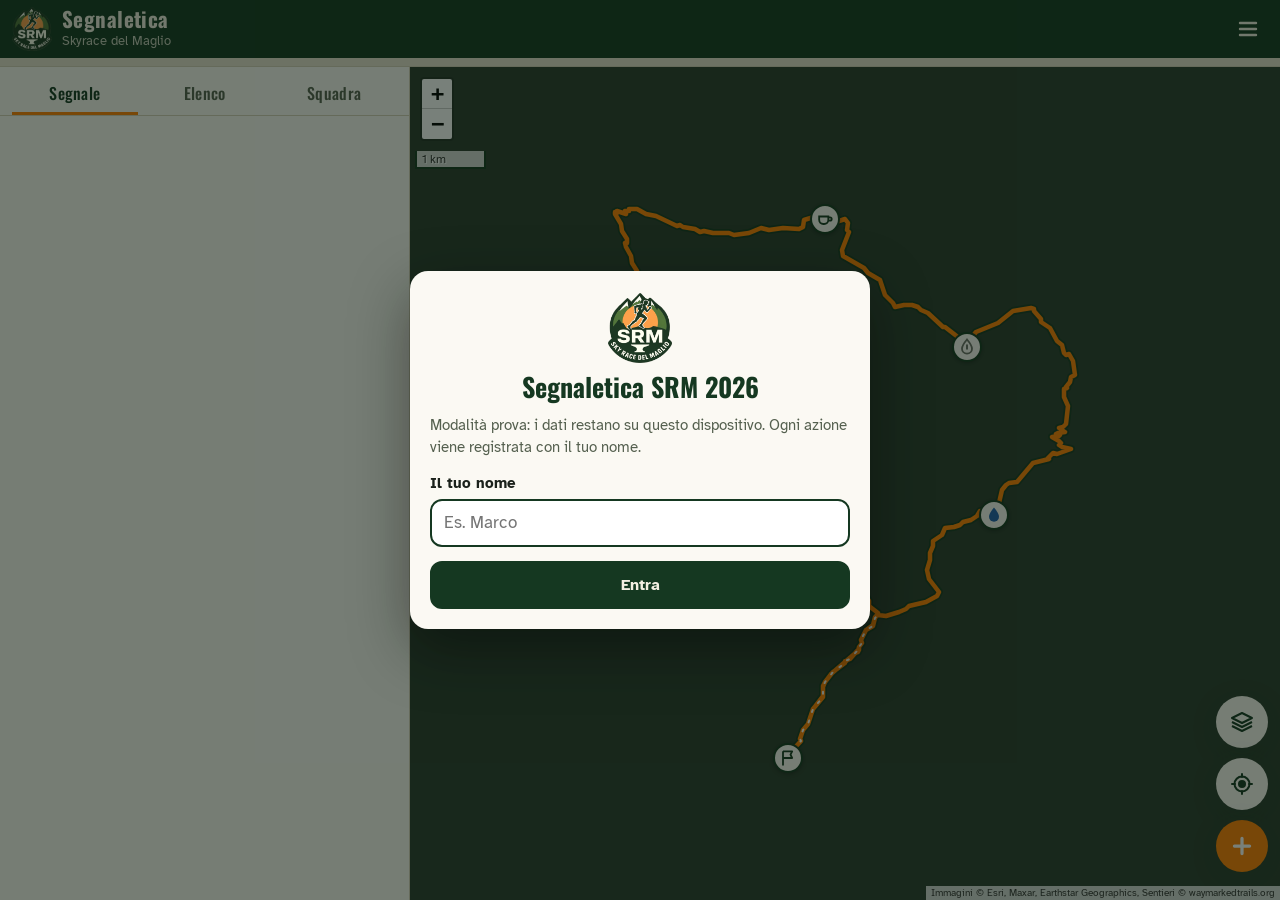
==== index.html @ eacbdc2a "Strumento di campo per la segnaletica SRM 2026 Mappa satellitare/topografica con traccia ufficiale, " ====
<!doctype html>
<html lang="it">
<head>
<meta charset="utf-8">
<meta name="viewport" content="width=device-width, initial-scale=1, viewport-fit=cover">
<title>Segnaletica SRM 2026</title>
<meta name="description" content="Posa, verifica e rimozione della segnaletica temporanea della Skyrace del Maglio 2026">
<meta name="theme-color" content="#153821">
<link rel="manifest" href="manifest.webmanifest">
<link rel="icon" type="image/png" href="img/favicon.png">
<link rel="apple-touch-icon" href="img/icon-192.png">
<link rel="preconnect" href="https://fonts.googleapis.com">
<link rel="preconnect" href="https://fonts.gstatic.com" crossorigin>
<link rel="stylesheet" href="https://fonts.googleapis.com/css2?family=Atkinson+Hyperlegible:wght@400;700&family=Oswald:wght@500;700&display=swap">
<link rel="stylesheet" href="vendor/leaflet/leaflet.css">
<link rel="stylesheet" href="css/app.css">
</head>
<body>
<header class="barra">
  <img class="barra-logo" src="img/logo-srm.png" alt="Skyrace del Maglio" width="40" height="44">
  <div class="barra-titolo">
    <h1>Segnaletica</h1>
    <p>Skyrace del Maglio</p>
  </div>
  <div class="avanzamento" id="avanzamento" aria-live="polite"></div>
  <button class="btn-icona" id="btnMenu" aria-label="Menu" aria-haspopup="dialog">
    <svg viewBox="0 0 24 24" width="24" height="24"><path d="M4 6h16M4 12h16M4 18h16" stroke="currentColor" stroke-width="2.4" stroke-linecap="round"/></svg>
  </button>
</header>
<div class="sync" id="sync" role="status"></div>

<main class="layout">
  <div id="mappa" aria-label="Mappa del percorso con i segnali"></div>
  <div class="mirino" id="mirino" hidden aria-hidden="true"></div>

  <div class="comandi-mappa">
    <button class="btn-mappa" id="btnLivelli" aria-label="Livelli della mappa">
      <svg viewBox="0 0 24 24" width="24" height="24"><path d="M12 3 2 8l10 5 10-5-10-5Zm-10 9 10 5 10-5M2 16l10 5 10-5" fill="none" stroke="currentColor" stroke-width="2" stroke-linejoin="round"/></svg>
    </button>
    <button class="btn-mappa" id="btnPosizione" aria-label="Centra sulla mia posizione">
      <svg viewBox="0 0 24 24" width="24" height="24"><circle cx="12" cy="12" r="4" fill="currentColor"/><path d="M12 2v3M12 19v3M2 12h3M19 12h3" stroke="currentColor" stroke-width="2" stroke-linecap="round"/><circle cx="12" cy="12" r="7.5" fill="none" stroke="currentColor" stroke-width="2"/></svg>
    </button>
    <button class="btn-mappa btn-aggiungi" id="btnAggiungi" aria-label="Aggiungi un segnale">
      <svg viewBox="0 0 24 24" width="26" height="26"><path d="M12 5v14M5 12h14" stroke="currentColor" stroke-width="3" stroke-linecap="round"/></svg>
    </button>
  </div>

  <aside class="pannello" id="pannello" data-altezza="basso">
    <button class="maniglia" id="maniglia" aria-label="Espandi o riduci il pannello"><span></span></button>
    <nav class="schede" role="tablist">
      <button role="tab" data-scheda="segnale" aria-selected="true">Segnale</button>
      <button role="tab" data-scheda="elenco" aria-selected="false">Elenco</button>
      <button role="tab" data-scheda="squadra" aria-selected="false">Squadra</button>
    </nav>
    <div class="pannello-corpo">
      <section class="scheda" id="scheda-segnale" role="tabpanel"></section>
      <section class="scheda" id="scheda-elenco" role="tabpanel" hidden></section>
      <section class="scheda" id="scheda-squadra" role="tabpanel" hidden></section>
    </div>
  </aside>
</main>

<!-- Accesso -->
<dialog id="dlgAccesso" class="dlg">
  <form method="dialog" id="formAccesso">
    <img src="img/logo-srm.png" alt="" width="64" height="70" class="dlg-logo">
    <h2>Segnaletica SRM 2026</h2>
    <p class="dlg-testo" id="accessoTesto">Ogni posa, spostamento e rimozione viene registrata con il tuo nome.</p>
    <label class="campo">Il tuo nome
      <input name="nome" id="inNome" autocomplete="given-name" required maxlength="30" placeholder="Es. Marco">
    </label>
    <label class="campo" id="campoSquadra">Codice squadra
      <input name="squadra" id="inSquadra" autocomplete="off" autocapitalize="characters" minlength="10" maxlength="40" placeholder="Te lo manda Ale">
      <small>Almeno 10 caratteri. È lo stesso per tutti i volontari.</small>
    </label>
    <button class="btn btn-primario" value="ok">Entra</button>
  </form>
</dialog>

<!-- Livelli -->
<dialog id="dlgLivelli" class="dlg">
  <form method="dialog">
    <h2>Mappa</h2>
    <fieldset class="gruppo">
      <legend>Sfondo</legend>
      <label class="opzione"><input type="radio" name="base" value="satellite" checked> Satellite ad alta risoluzione</label>
      <label class="opzione"><input type="radio" name="base" value="topo"> Topografica (curve di livello)</label>
      <label class="opzione"><input type="radio" name="base" value="osm"> OpenStreetMap</label>
    </fieldset>
    <fieldset class="gruppo">
      <legend>Sovrapposizioni</legend>
      <label class="opzione"><input type="checkbox" name="ov" value="cai" checked> Sentieri segnati (CAI e rete escursionistica)</label>
      <label class="opzione"><input type="checkbox" name="ov" value="osm"> Sentieri e bivi da OpenStreetMap</label>
      <label class="opzione"><input type="checkbox" name="ov" value="svolte" checked> Svolte della traccia GPX</label>
      <label class="opzione"><input type="checkbox" name="ov" value="poi" checked> Ristori, cancelli e punti acqua</label>
      <label class="opzione"><input type="checkbox" name="ov" value="squadra" checked> Volontari sul percorso</label>
    </fieldset>
    <div class="gruppo">
      <h3>Mappa senza campo</h3>
      <p class="dlg-testo" id="offlineTesto">Scarica ora le immagini satellitari lungo il percorso: in quota la mappa resta visibile anche senza rete.</p>
      <progress id="offlineProg" max="100" value="0" hidden></progress>
      <button type="button" class="btn" id="btnOffline">Scarica il satellite del percorso</button>
    </div>
    <button class="btn btn-primario" value="ok">Fatto</button>
  </form>
</dialog>

<!-- Menu -->
<dialog id="dlgMenu" class="dlg">
  <form method="dialog">
    <h2>Menu</h2>
    <div class="menu-voci">
      <a class="btn" href="report.html" target="_blank" rel="noopener">Apri il report per i volontari</a>
      <button type="button" class="btn" id="btnGpx">Scarica i segnali (GPX per orologio o GPS)</button>
      <button type="button" class="btn" id="btnCsv">Scarica l'inventario (CSV)</button>
      <button type="button" class="btn" id="btnGuida">Come si usa</button>
      <button type="button" class="btn" id="btnCambiaNome">Cambia nome o squadra</button>
    </div>
    <p class="dlg-nota" id="menuInfo"></p>
    <button class="btn btn-primario" value="ok">Chiudi</button>
  </form>
</dialog>

<!-- Azione con conferma (posa / rimozione / metti qui) -->
<dialog id="dlgAzione" class="dlg">
  <form method="dialog" id="formAzione">
    <h2 id="azioneTitolo"></h2>
    <div id="azioneCorpo"></div>
    <label class="campo">Nota (facoltativa)
      <input id="azioneNota" maxlength="200" placeholder="Es. legata al palo CAI, bivio con fontanile">
    </label>
    <div class="foto-riga" id="azioneFotoRiga">
      <label class="btn">
        <input type="file" accept="image/*" capture="environment" id="azioneFoto" hidden>
        Scatta una foto
      </label>
      <img id="azioneAnteprima" alt="Anteprima foto" hidden>
    </div>
    <div class="riga-btn">
      <button class="btn" value="annulla" formnovalidate>Annulla</button>
      <button class="btn btn-primario" value="ok" id="azioneOk">Conferma</button>
    </div>
  </form>
</dialog>

<!-- Nuovo segnale -->
<dialog id="dlgNuovo" class="dlg">
  <form method="dialog" id="formNuovo">
    <h2>Nuovo segnale <span id="nuovoId"></span></h2>
    <p class="dlg-testo">Scegli dove metterlo e il senso della freccia. Il numero è il prossimo libero: scrivilo sul paletto.</p>
    <fieldset class="gruppo">
      <legend>Posizione</legend>
      <label class="opzione"><input type="radio" name="dove" value="gps" checked> La mia posizione GPS</label>
      <label class="opzione"><input type="radio" name="dove" value="centro"> Il centro della mappa (mirino)</label>
    </fieldset>
    <fieldset class="gruppo">
      <legend id="legendaDir1">Freccia per chi arriva</legend>
      <div class="scelta-dir" data-nome="dir1">
        <button type="button" data-v="sx">Sinistra</button><button type="button" data-v="dritto">Dritto</button><button type="button" data-v="dx" class="on">Destra</button>
      </div>
    </fieldset>
    <fieldset class="gruppo" id="nuovoRitorno" hidden>
      <legend>Tratto percorso due volte: freccia per il ritorno</legend>
      <div class="scelta-dir" data-nome="dir2">
        <button type="button" data-v="sx" class="on">Sinistra</button><button type="button" data-v="dritto">Dritto</button><button type="button" data-v="dx">Destra</button><button type="button" data-v="no">Nessuna</button>
      </div>
    </fieldset>
    <p class="dlg-nota" id="nuovoInfo"></p>
    <div class="riga-btn">
      <button class="btn" value="annulla" formnovalidate>Annulla</button>
      <button class="btn btn-primario" value="ok">Aggiungi</button>
    </div>
  </form>
</dialog>

<!-- Guida -->
<dialog id="dlgGuida" class="dlg">
  <form method="dialog">
    <h2>Come si usa</h2>
    <ol class="guida">
      <li><strong>Ogni freccia rossa sulla mappa è un paletto.</strong> Punta dove deve andare il corridore. Tocca la freccia per aprire la scheda.</li>
      <li><strong>Prima si verifica.</strong> Le posizioni del piano sono calcolate dalla traccia: vanno portate sul bivio vero. Quando sei sul bivio usa «Metti qui», oppure trascina la freccia con «Sposta sulla mappa». Poi «Conferma posizione».</li>
      <li><strong>Poi si posa.</strong> Il sabato, piantato il paletto, tocca «Segna come posato» e scatta una foto.</li>
      <li><strong>Infine si rimuove.</strong> Dopo il passaggio dell'ultimo atleta tocca «Segna come rimosso». Tutto va tolto entro mercoledì 21 ottobre alle 16:00 (72 ore, art. 11 del disciplinare del Parco).</li>
      <li><strong>Senza campo funziona lo stesso.</strong> Le modifiche partono appena torna la rete.</li>
      <li><strong>Serve un paletto in più?</strong> Tocca il pulsante + e aggiungilo: riceve il numero successivo.</li>
    </ol>
    <button class="btn btn-primario" value="ok">Ho capito</button>
  </form>
</dialog>

<div class="toast" id="toast" role="status" aria-live="polite"></div>

<script src="vendor/leaflet/leaflet.js"></script>
<script type="module" src="js/app.js"></script>
</body>
</html>
---- vendor/leaflet/leaflet.css ----
/* required styles */

.leaflet-pane,
.leaflet-tile,
.leaflet-marker-icon,
.leaflet-marker-shadow,
.leaflet-tile-container,
.leaflet-pane > svg,
.leaflet-pane > canvas,
.leaflet-zoom-box,
.leaflet-image-layer,
.leaflet-layer {
	position: absolute;
	left: 0;
	top: 0;
	}
.leaflet-container {
	overflow: hidden;
	}
.leaflet-tile,
.leaflet-marker-icon,
.leaflet-marker-shadow {
	-webkit-user-select: none;
	   -moz-user-select: none;
	        user-select: none;
	  -webkit-user-drag: none;
	}
/* Prevents IE11 from highlighting tiles in blue */
.leaflet-tile::selection {
	background: transparent;
}
/* Safari renders non-retina tile on retina better with this, but Chrome is worse */
.leaflet-safari .leaflet-tile {
	image-rendering: -webkit-optimize-contrast;
	}
/* hack that prevents hw layers "stretching" when loading new tiles */
.leaflet-safari .leaflet-tile-container {
	width: 1600px;
	height: 1600px;
	-webkit-transform-origin: 0 0;
	}
.leaflet-marker-icon,
.leaflet-marker-shadow {
	display: block;
	}
/* .leaflet-container svg: reset svg max-width decleration shipped in Joomla! (joomla.org) 3.x */
/* .leaflet-container img: map is broken in FF if you have max-width: 100% on tiles */
.leaflet-container .leaflet-overlay-pane svg {
	max-width: none !important;
	max-height: none !important;
	}
.leaflet-container .leaflet-marker-pane img,
.leaflet-container .leaflet-shadow-pane img,
.leaflet-container .leaflet-tile-pane img,
.leaflet-container img.leaflet-image-layer,
.leaflet-container .leaflet-tile {
	max-width: none !important;
	max-height: none !important;
	width: auto;
	padding: 0;
	}

.leaflet-container img.leaflet-tile {
	/* See: https://bugs.chromium.org/p/chromium/issues/detail?id=600120 */
	mix-blend-mode: plus-lighter;
}

.leaflet-container.leaflet-touch-zoom {
	-ms-touch-action: pan-x pan-y;
	touch-action: pan-x pan-y;
	}
.leaflet-container.leaflet-touch-drag {
	-ms-touch-action: pinch-zoom;
	/* Fallback for FF which doesn't support pinch-zoom */
	touch-action: none;
	touch-action: pinch-zoom;
}
.leaflet-container.leaflet-touch-drag.leaflet-touch-zoom {
	-ms-touch-action: none;
	touch-action: none;
}
.leaflet-container {
	-webkit-tap-highlight-color: transparent;
}
.leaflet-container a {
	-webkit-tap-highlight-color: rgba(51, 181, 229, 0.4);
}
.leaflet-tile {
	filter: inherit;
	visibility: hidden;
	}
.leaflet-tile-loaded {
	visibility: inherit;
	}
.leaflet-zoom-box {
	width: 0;
	height: 0;
	-moz-box-sizing: border-box;
	     box-sizing: border-box;
	z-index: 800;
	}
/* workaround for https://bugzilla.mozilla.org/show_bug.cgi?id=888319 */
.leaflet-overlay-pane svg {
	-moz-user-select: none;
	}

.leaflet-pane         { z-index: 400; }

.leaflet-tile-pane    { z-index: 200; }
.leaflet-overlay-pane { z-index: 400; }
.leaflet-shadow-pane  { z-index: 500; }
.leaflet-marker-pane  { z-index: 600; }
.leaflet-tooltip-pane   { z-index: 650; }
.leaflet-popup-pane   { z-index: 700; }

.leaflet-map-pane canvas { z-index: 100; }
.leaflet-map-pane svg    { z-index: 200; }

.leaflet-vml-shape {
	width: 1px;
	height: 1px;
	}
.lvml {
	behavior: url(#default#VML);
	display: inline-block;
	position: absolute;
	}


/* control positioning */

.leaflet-control {
	position: relative;
	z-index: 800;
	pointer-events: visiblePainted; /* IE 9-10 doesn't have auto */
	pointer-events: auto;
	}
.leaflet-top,
.leaflet-bottom {
	position: absolute;
	z-index: 1000;
	pointer-events: none;
	}
.leaflet-top {
	top: 0;
	}
.leaflet-right {
	right: 0;
	}
.leaflet-bottom {
	bottom: 0;
	}
.leaflet-left {
	left: 0;
	}
.leaflet-control {
	float: left;
	clear: both;
	}
.leaflet-right .leaflet-control {
	float: right;
	}
.leaflet-top .leaflet-control {
	margin-top: 10px;
	}
.leaflet-bottom .leaflet-control {
	margin-bottom: 10px;
	}
.leaflet-left .leaflet-control {
	margin-left: 10px;
	}
.leaflet-right .leaflet-control {
	margin-right: 10px;
	}


/* zoom and fade animations */

.leaflet-fade-anim .leaflet-popup {
	opacity: 0;
	-webkit-transition: opacity 0.2s linear;
	   -moz-transition: opacity 0.2s linear;
	        transition: opacity 0.2s linear;
	}
.leaflet-fade-anim .leaflet-map-pane .leaflet-popup {
	opacity: 1;
	}
.leaflet-zoom-animated {
	-webkit-transform-origin: 0 0;
	    -ms-transform-origin: 0 0;
	        transform-origin: 0 0;
	}
svg.leaflet-zoom-animated {
	will-change: transform;
}

.leaflet-zoom-anim .leaflet-zoom-animated {
	-webkit-transition: -webkit-transform 0.25s cubic-bezier(0,0,0.25,1);
	   -moz-transition:    -moz-transform 0.25s cubic-bezier(0,0,0.25,1);
	        transition:         transform 0.25s cubic-bezier(0,0,0.25,1);
	}
.leaflet-zoom-anim .leaflet-tile,
.leaflet-pan-anim .leaflet-tile {
	-webkit-transition: none;
	   -moz-transition: none;
	        transition: none;
	}

.leaflet-zoom-anim .leaflet-zoom-hide {
	visibility: hidden;
	}


/* cursors */

.leaflet-interactive {
	cursor: pointer;
	}
.leaflet-grab {
	cursor: -webkit-grab;
	cursor:    -moz-grab;
	cursor:         grab;
	}
.leaflet-crosshair,
.leaflet-crosshair .leaflet-interactive {
	cursor: crosshair;
	}
.leaflet-popup-pane,
.leaflet-control {
	cursor: auto;
	}
.leaflet-dragging .leaflet-grab,
.leaflet-dragging .leaflet-grab .leaflet-interactive,
.leaflet-dragging .leaflet-marker-draggable {
	cursor: move;
	cursor: -webkit-grabbing;
	cursor:    -moz-grabbing;
	cursor:         grabbing;
	}

/* marker & overlays interactivity */
.leaflet-marker-icon,
.leaflet-marker-shadow,
.leaflet-image-layer,
.leaflet-pane > svg path,
.leaflet-tile-container {
	pointer-events: none;
	}

.leaflet-marker-icon.leaflet-interactive,
.leaflet-image-layer.leaflet-interactive,
.leaflet-pane > svg path.leaflet-interactive,
svg.leaflet-image-layer.leaflet-interactive path {
	pointer-events: visiblePainted; /* IE 9-10 doesn't have auto */
	pointer-events: auto;
	}

/* visual tweaks */

.leaflet-container {
	background: #ddd;
	outline-offset: 1px;
	}
.leaflet-container a {
	color: #0078A8;
	}
.leaflet-zoom-box {
	border: 2px dotted #38f;
	background: rgba(255,255,255,0.5);
	}


/* general typography */
.leaflet-container {
	font-family: "Helvetica Neue", Arial, Helvetica, sans-serif;
	font-size: 12px;
	font-size: 0.75rem;
	line-height: 1.5;
	}


/* general toolbar styles */

.leaflet-bar {
	box-shadow: 0 1px 5px rgba(0,0,0,0.65);
	border-radius: 4px;
	}
.leaflet-bar a {
	background-color: #fff;
	border-bottom: 1px solid #ccc;
	width: 26px;
	height: 26px;
	line-height: 26px;
	display: block;
	text-align: center;
	text-decoration: none;
	color: black;
	}
.leaflet-bar a,
.leaflet-control-layers-toggle {
	background-position: 50% 50%;
	background-repeat: no-repeat;
	display: block;
	}
.leaflet-bar a:hover,
.leaflet-bar a:focus {
	background-color: #f4f4f4;
	}
.leaflet-bar a:first-child {
	border-top-left-radius: 4px;
	border-top-right-radius: 4px;
	}
.leaflet-bar a:last-child {
	border-bottom-left-radius: 4px;
	border-bottom-right-radius: 4px;
	border-bottom: none;
	}
.leaflet-bar a.leaflet-disabled {
	cursor: default;
	background-color: #f4f4f4;
	color: #bbb;
	}

.leaflet-touch .leaflet-bar a {
	width: 30px;
	height: 30px;
	line-height: 30px;
	}
.leaflet-touch .leaflet-bar a:first-child {
	border-top-left-radius: 2px;
	border-top-right-radius: 2px;
	}
.leaflet-touch .leaflet-bar a:last-child {
	border-bottom-left-radius: 2px;
	border-bottom-right-radius: 2px;
	}

/* zoom control */

.leaflet-control-zoom-in,
.leaflet-control-zoom-out {
	font: bold 18px 'Lucida Console', Monaco, monospace;
	text-indent: 1px;
	}

.leaflet-touch .leaflet-control-zoom-in, .leaflet-touch .leaflet-control-zoom-out  {
	font-size: 22px;
	}


/* layers control */

.leaflet-control-layers {
	box-shadow: 0 1px 5px rgba(0,0,0,0.4);
	background: #fff;
	border-radius: 5px;
	}
.leaflet-control-layers-toggle {
	background-image: url(images/layers.png);
	width: 36px;
	height: 36px;
	}
.leaflet-retina .leaflet-control-layers-toggle {
	background-image: url(images/layers-2x.png);
	background-size: 26px 26px;
	}
.leaflet-touch .leaflet-control-layers-toggle {
	width: 44px;
	height: 44px;
	}
.leaflet-control-layers .leaflet-control-layers-list,
.leaflet-control-layers-expanded .leaflet-control-layers-toggle {
	display: none;
	}
.leaflet-control-layers-expanded .leaflet-control-layers-list {
	display: block;
	position: relative;
	}
.leaflet-control-layers-expanded {
	padding: 6px 10px 6px 6px;
	color: #333;
	background: #fff;
	}
.leaflet-control-layers-scrollbar {
	overflow-y: scroll;
	overflow-x: hidden;
	padding-right: 5px;
	}
.leaflet-control-layers-selector {
	margin-top: 2px;
	position: relative;
	top: 1px;
	}
.leaflet-control-layers label {
	display: block;
	font-size: 13px;
	font-size: 1.08333em;
	}
.leaflet-control-layers-separator {
	height: 0;
	border-top: 1px solid #ddd;
	margin: 5px -10px 5px -6px;
	}

/* Default icon URLs */
.leaflet-default-icon-path { /* used only in path-guessing heuristic, see L.Icon.Default */
	background-image: url(images/marker-icon.png);
	}


/* attribution and scale controls */

.leaflet-container .leaflet-control-attribution {
	background: #fff;
	background: rgba(255, 255, 255, 0.8);
	margin: 0;
	}
.leaflet-control-attribution,
.leaflet-control-scale-line {
	padding: 0 5px;
	color: #333;
	line-height: 1.4;
	}
.leaflet-control-attribution a {
	text-decoration: none;
	}
.leaflet-control-attribution a:hover,
.leaflet-control-attribution a:focus {
	text-decoration: underline;
	}
.leaflet-attribution-flag {
	display: inline !important;
	vertical-align: baseline !important;
	width: 1em;
	height: 0.6669em;
	}
.leaflet-left .leaflet-control-scale {
	margin-left: 5px;
	}
.leaflet-bottom .leaflet-control-scale {
	margin-bottom: 5px;
	}
.leaflet-control-scale-line {
	border: 2px solid #777;
	border-top: none;
	line-height: 1.1;
	padding: 2px 5px 1px;
	white-space: nowrap;
	-moz-box-sizing: border-box;
	     box-sizing: border-box;
	background: rgba(255, 255, 255, 0.8);
	text-shadow: 1px 1px #fff;
	}
.leaflet-control-scale-line:not(:first-child) {
	border-top: 2px solid #777;
	border-bottom: none;
	margin-top: -2px;
	}
.leaflet-control-scale-line:not(:first-child):not(:last-child) {
	border-bottom: 2px solid #777;
	}

.leaflet-touch .leaflet-control-attribution,
.leaflet-touch .leaflet-control-layers,
.leaflet-touch .leaflet-bar {
	box-shadow: none;
	}
.leaflet-touch .leaflet-control-layers,
.leaflet-touch .leaflet-bar {
	border: 2px solid rgba(0,0,0,0.2);
	background-clip: padding-box;
	}


/* popup */

.leaflet-popup {
	position: absolute;
	text-align: center;
	margin-bottom: 20px;
	}
.leaflet-popup-content-wrapper {
	padding: 1px;
	text-align: left;
	border-radius: 12px;
	}
.leaflet-popup-content {
	margin: 13px 24px 13px 20px;
	line-height: 1.3;
	font-size: 13px;
	font-size: 1.08333em;
	min-height: 1px;
	}
.leaflet-popup-content p {
	margin: 17px 0;
	margin: 1.3em 0;
	}
.leaflet-popup-tip-container {
	width: 40px;
	height: 20px;
	position: absolute;
	left: 50%;
	margin-top: -1px;
	margin-left: -20px;
	overflow: hidden;
	pointer-events: none;
	}
.leaflet-popup-tip {
	width: 17px;
	height: 17px;
	padding: 1px;

	margin: -10px auto 0;
	pointer-events: auto;

	-webkit-transform: rotate(45deg);
	   -moz-transform: rotate(45deg);
	    -ms-transform: rotate(45deg);
	        transform: rotate(45deg);
	}
.leaflet-popup-content-wrapper,
.leaflet-popup-tip {
	background: white;
	color: #333;
	box-shadow: 0 3px 14px rgba(0,0,0,0.4);
	}
.leaflet-container a.leaflet-popup-close-button {
	position: absolute;
	top: 0;
	right: 0;
	border: none;
	text-align: center;
	width: 24px;
	height: 24px;
	font: 16px/24px Tahoma, Verdana, sans-serif;
	color: #757575;
	text-decoration: none;
	background: transparent;
	}
.leaflet-container a.leaflet-popup-close-button:hover,
.leaflet-container a.leaflet-popup-close-button:focus {
	color: #585858;
	}
.leaflet-popup-scrolled {
	overflow: auto;
	}

.leaflet-oldie .leaflet-popup-content-wrapper {
	-ms-zoom: 1;
	}
.leaflet-oldie .leaflet-popup-tip {
	width: 24px;
	margin: 0 auto;

	-ms-filter: "progid:DXImageTransform.Microsoft.Matrix(M11=0.70710678, M12=0.70710678, M21=-0.70710678, M22=0.70710678)";
	filter: progid:DXImageTransform.Microsoft.Matrix(M11=0.70710678, M12=0.70710678, M21=-0.70710678, M22=0.70710678);
	}

.leaflet-oldie .leaflet-control-zoom,
.leaflet-oldie .leaflet-control-layers,
.leaflet-oldie .leaflet-popup-content-wrapper,
.leaflet-oldie .leaflet-popup-tip {
	border: 1px solid #999;
	}


/* div icon */

.leaflet-div-icon {
	background: #fff;
	border: 1px solid #666;
	}


/* Tooltip */
/* Base styles for the element that has a tooltip */
.leaflet-tooltip {
	position: absolute;
	padding: 6px;
	background-color: #fff;
	border: 1px solid #fff;
	border-radius: 3px;
	color: #222;
	white-space: nowrap;
	-webkit-user-select: none;
	-moz-user-select: none;
	-ms-user-select: none;
	user-select: none;
	pointer-events: none;
	box-shadow: 0 1px 3px rgba(0,0,0,0.4);
	}
.leaflet-tooltip.leaflet-interactive {
	cursor: pointer;
	pointer-events: auto;
	}
.leaflet-tooltip-top:before,
.leaflet-tooltip-bottom:before,
.leaflet-tooltip-left:before,
.leaflet-tooltip-right:before {
	position: absolute;
	pointer-events: none;
	border: 6px solid transparent;
	background: transparent;
	content: "";
	}

/* Directions */

.leaflet-tooltip-bottom {
	margin-top: 6px;
}
.leaflet-tooltip-top {
	margin-top: -6px;
}
.leaflet-tooltip-bottom:before,
.leaflet-tooltip-top:before {
	left: 50%;
	margin-left: -6px;
	}
.leaflet-tooltip-top:before {
	bottom: 0;
	margin-bottom: -12px;
	border-top-color: #fff;
	}
.leaflet-tooltip-bottom:before {
	top: 0;
	margin-top: -12px;
	margin-left: -6px;
	border-bottom-color: #fff;
	}
.leaflet-tooltip-left {
	margin-left: -6px;
}
.leaflet-tooltip-right {
	margin-left: 6px;
}
.leaflet-tooltip-left:before,
.leaflet-tooltip-right:before {
	top: 50%;
	margin-top: -6px;
	}
.leaflet-tooltip-left:before {
	right: 0;
	margin-right: -12px;
	border-left-color: #fff;
	}
.leaflet-tooltip-right:before {
	left: 0;
	margin-left: -12px;
	border-right-color: #fff;
	}

/* Printing */

@media print {
	/* Prevent printers from removing background-images of controls. */
	.leaflet-control {
		-webkit-print-color-adjust: exact;
		print-color-adjust: exact;
		}
	}
---- css/app.css ----
:root {
  --bosco: #153821;
  --bosco-2: #1f4a2d;
  --avorio: #f3efe2;
  --avorio-2: #e7e1cf;
  --carta: #fbf9f3;
  --sole: #ff8102;
  --rosso: #c62828;
  --verde: #3e6b2a;
  --blu: #1f5fad;
  --ambra: #b7791f;
  --pietra: #6b6f67;
  --inchiostro: #1b211b;
  --tenue: #55604f;
  --linea: #d6cfb9;
  --ombra: 0 6px 24px rgba(21, 56, 33, .22);
  --raggio: 14px;
  --font-titolo: 'Oswald', 'Arial Narrow', sans-serif;
  --font-testo: 'Atkinson Hyperlegible', system-ui, sans-serif;
  --barra-h: 58px;
  --sicuro-basso: env(safe-area-inset-bottom, 0px);
  color-scheme: light;
}

* { box-sizing: border-box; }
html, body { height: 100%; margin: 0; }
body {
  display: flex; flex-direction: column;
  font-family: var(--font-testo);
  font-size: 16px;
  line-height: 1.45;
  color: var(--inchiostro);
  background: var(--bosco);
  overflow: hidden;
  -webkit-tap-highlight-color: transparent;
}
button, input, select, textarea { font: inherit; color: inherit; }
:focus-visible { outline: 3px solid var(--sole); outline-offset: 2px; }
[hidden] { display: none !important; }

/* ---------- Barra ---------- */
.barra {
  height: var(--barra-h);
  display: flex; align-items: center; gap: 10px;
  padding: 0 10px 0 12px;
  background: var(--bosco); color: var(--avorio);
  position: relative; z-index: 1001; flex: none;
}
.barra-logo { width: 40px; height: auto; flex: none; }
.barra-titolo { min-width: 0; }
.barra-titolo h1 { margin: 0; font: 700 21px/1 var(--font-titolo); letter-spacing: .02em; }
.barra-titolo p { margin: 3px 0 0; font-size: 12.5px; opacity: .8; white-space: nowrap; overflow: hidden; text-overflow: ellipsis; }
.avanzamento { margin-left: auto; min-width: 0; display: flex; flex-direction: column; align-items: flex-end; gap: 4px; }
.avanzamento .numeri { font: 500 14px/1 var(--font-titolo); white-space: nowrap; }
.avanzamento .numeri b { font-size: 18px; color: #fff; }
.barra-stati { display: flex; width: 120px; height: 7px; border-radius: 4px; overflow: hidden; background: rgba(255,255,255,.15); }
.barra-stati span { height: 100%; }
.btn-icona { flex: none; width: 44px; height: 44px; border: 0; border-radius: 10px; background: transparent; color: var(--avorio); display: grid; place-items: center; cursor: pointer; }
.btn-icona:hover { background: rgba(255,255,255,.08); }

.sync {
  flex: none; position: relative; z-index: 1000;
  font-size: 13px; padding: 4px 12px; text-align: center; line-height: 1.3;
  background: var(--avorio-2); color: var(--inchiostro);
  border-bottom: 1px solid var(--linea);
}
.sync.ok { display: none; }
.sync.offline { background: #fff1d6; }
.sync.prova { background: #fde8e8; }

/* ---------- Layout ---------- */
.layout { position: relative; flex: 1; min-height: 0; }
#mappa { position: absolute; inset: 0; background: #2b3b2e; }
.mirino { position: absolute; z-index: 600; left: 50%; top: 50%; width: 44px; height: 44px; margin: -22px 0 0 -22px; pointer-events: none;
  background: radial-gradient(circle, var(--sole) 0 3px, transparent 4px), linear-gradient(var(--sole), var(--sole)) center/2px 100% no-repeat, linear-gradient(90deg, var(--sole), var(--sole)) center/100% 2px no-repeat; opacity: .9; }

.comandi-mappa { position: absolute; z-index: 700; right: 12px; display: flex; flex-direction: column; gap: 10px; }
.btn-mappa {
  width: 52px; height: 52px; border-radius: 50%; border: 0; cursor: pointer;
  background: var(--carta); color: var(--bosco); box-shadow: var(--ombra);
  display: grid; place-items: center;
}
.btn-mappa.attivo { background: var(--bosco); color: var(--avorio); }
.btn-aggiungi { background: var(--sole); color: #fff; }

/* ---------- Pannello ---------- */
.pannello {
  position: absolute; z-index: 800; background: var(--carta);
  display: flex; flex-direction: column;
}
.maniglia { display: none; }
.schede { display: flex; gap: 4px; padding: 8px 12px 0; border-bottom: 1px solid var(--linea); flex: none; }
.schede button {
  flex: 1; border: 0; background: none; cursor: pointer; padding: 10px 6px 11px;
  font: 500 16px/1 var(--font-titolo); letter-spacing: .02em; color: var(--tenue);
  border-bottom: 3px solid transparent;
}
.schede button[aria-selected="true"] { color: var(--bosco); border-bottom-color: var(--sole); }
.schede .conta { font: 700 12px/1 var(--font-testo); background: var(--ambra); color: #fff; border-radius: 10px; padding: 2px 6px; margin-left: 4px; vertical-align: 2px; }
.pannello-corpo { overflow-y: auto; flex: 1; overscroll-behavior: contain; padding: 14px 16px calc(24px + var(--sicuro-basso)); }

@media (min-width: 900px) {
  .layout { display: grid; grid-template-columns: 410px 1fr; }
  #mappa { position: relative; grid-column: 2; inset: auto; height: 100%; }
  .pannello { position: relative; grid-column: 1; grid-row: 1; height: 100%; border-right: 1px solid var(--linea); }
  .comandi-mappa { bottom: 28px; }
  .mirino { left: calc(410px + (100% - 410px) / 2); }
}
@media (max-width: 899px) {
  .pannello {
    left: 0; right: 0; bottom: 0; border-radius: 18px 18px 0 0; box-shadow: 0 -6px 26px rgba(0,0,0,.28); z-index: 1100;
    height: 72%; transition: transform .28s ease;
  }
  .pannello[data-altezza="basso"] { transform: translateY(calc(100% - 212px - var(--sicuro-basso))); }
  .pannello[data-altezza="alto"] { transform: translateY(0); }
  .maniglia { display: block; border: 0; background: none; padding: 9px 0 3px; cursor: pointer; flex: none; }
  .maniglia span { display: block; width: 46px; height: 5px; border-radius: 3px; background: var(--linea); margin: 0 auto; }
  .schede { padding-top: 0; }
  .comandi-mappa { bottom: calc(232px + var(--sicuro-basso)); }
  .leaflet-bottom { bottom: calc(212px + var(--sicuro-basso)); }
}
@media (prefers-reduced-motion: reduce) { .pannello { transition: none; } }

/* ---------- Componenti ---------- */
.btn {
  display: inline-flex; align-items: center; justify-content: center; gap: 8px;
  min-height: 48px; padding: 10px 16px; border-radius: 12px; cursor: pointer;
  border: 2px solid var(--bosco); background: transparent; color: var(--bosco);
  font: 700 16px/1.15 var(--font-testo); text-decoration: none; text-align: center;
}
.btn:hover { background: rgba(21,56,33,.06); }
.btn-primario { background: var(--bosco); color: var(--avorio); }
.btn-primario:hover { background: var(--bosco-2); }
.btn-sole { background: var(--sole); border-color: var(--sole); color: #fff; }
.btn-sole:hover { background: #e97400; }
.btn-pericolo { border-color: var(--rosso); color: var(--rosso); }
.btn-piccolo { min-height: 38px; padding: 6px 12px; font-size: 14.5px; border-width: 1.5px; }
.btn[disabled] { opacity: .45; cursor: not-allowed; }

.chip { display: inline-flex; align-items: center; gap: 5px; border-radius: 99px; padding: 3px 10px 3px 8px; font: 700 13px/1.2 var(--font-testo); color: #fff; white-space: nowrap; }
.chip i { font-style: normal; display: inline-grid; place-items: center; width: 16px; height: 16px; border-radius: 50%; background: rgba(255,255,255,.25); font-size: 11px; }

.vuoto { text-align: center; padding: 18px 8px; color: var(--tenue); }
.vuoto h2 { font: 700 22px/1.15 var(--font-titolo); color: var(--bosco); margin: 0 0 8px; }

/* Riepilogo (nessun segnale selezionato) */
.riepilogo { display: grid; grid-template-columns: repeat(4, 1fr); gap: 8px; margin: 4px 0 16px; }
.riepilogo div { border-radius: 12px; background: var(--avorio); padding: 10px 6px 8px; text-align: center; border-top: 4px solid var(--c); }
.riepilogo b { display: block; font: 700 26px/1 var(--font-titolo); color: var(--c); }
.riepilogo span { font-size: 12.5px; color: var(--tenue); }
.prossimo { border: 2px dashed var(--linea); border-radius: var(--raggio); padding: 12px 14px; display: flex; align-items: center; gap: 12px; cursor: pointer; background: none; width: 100%; text-align: left; }
.prossimo:hover { border-color: var(--sole); }

/* Scheda segnale */
.seg-testa { display: flex; align-items: center; gap: 12px; margin-bottom: 12px; }
.seg-num { font: 700 42px/0.9 var(--font-titolo); color: var(--bosco); letter-spacing: -.01em; flex: none; }
.seg-info { flex: 1; min-width: 0; display: grid; gap: 2px; justify-items: start; }
.seg-info .km { font: 500 18px/1.1 var(--font-titolo); white-space: nowrap; }
.seg-info .det { font-size: 13.5px; color: var(--tenue); white-space: nowrap; overflow: hidden; text-overflow: ellipsis; max-width: 100%; }
.seg-info .chip { margin-top: 2px; }
.seg-chiudi { border: 0; background: var(--avorio); width: 40px; height: 40px; border-radius: 50%; cursor: pointer; font-size: 20px; color: var(--tenue); flex: none; }

.frecce { display: grid; gap: 10px; margin-bottom: 14px; }
.freccia-card { background: var(--avorio); border-radius: var(--raggio); padding: 12px; display: grid; grid-template-columns: auto 1fr; gap: 6px 14px; align-items: center; }
.freccia-card .cartello { display: block; filter: drop-shadow(0 2px 2px rgba(0,0,0,.18)); }
.freccia-card .fc-testo b { font: 700 18px/1.1 var(--font-titolo); display: block; }
.freccia-card .fc-testo span { font-size: 14px; color: var(--tenue); }
.freccia-card .proposta { grid-column: 1 / -1; font-size: 13.5px; background: #fff1d6; border-radius: 8px; padding: 6px 9px; }
.scelta-dir { display: flex; gap: 6px; grid-column: 1 / -1; }
.scelta-dir button { flex: 1; min-height: 40px; border-radius: 10px; border: 1.5px solid var(--linea); background: var(--carta); cursor: pointer; font-weight: 700; font-size: 14.5px; }
.scelta-dir button.on { background: var(--rosso); border-color: var(--rosso); color: #fff; }

.distanza { display: flex; gap: 10px; align-items: center; background: var(--bosco); color: var(--avorio); border-radius: var(--raggio); padding: 10px 14px; margin-bottom: 14px; }
.distanza .bussola { flex: none; width: 34px; height: 34px; }
.distanza b { font: 700 22px/1 var(--font-titolo); }
.distanza small { display: block; opacity: .8; font-size: 13px; }

.azioni { display: grid; gap: 8px; margin-bottom: 14px; }
.azioni .riga { display: grid; grid-template-columns: 1fr 1fr; gap: 8px; }
.sposta-guida { background: #fff1d6; border-radius: 12px; padding: 10px 12px; font-size: 14.5px; }

.blocco { border-top: 1px solid var(--linea); padding-top: 12px; margin-top: 12px; }
.blocco h3 { font: 500 16px/1.2 var(--font-titolo); margin: 0 0 6px; color: var(--bosco); letter-spacing: .02em; }
.blocco p { margin: 0 0 8px; font-size: 14.5px; }
.esito { display: flex; gap: 8px; align-items: flex-start; font-size: 14.5px; margin-bottom: 8px; }
.esito::before { content: ''; flex: none; width: 10px; height: 10px; border-radius: 50%; margin-top: 6px; background: var(--c, var(--pietra)); }
.coord { font-variant-numeric: tabular-nums; font-size: 14.5px; display: flex; flex-wrap: wrap; gap: 6px 14px; align-items: center; }
.link { color: var(--blu); background: none; border: 0; padding: 0; cursor: pointer; text-decoration: underline; font-size: 14.5px; }
textarea.nota { width: 100%; min-height: 64px; border: 1.5px solid var(--linea); border-radius: 10px; padding: 8px 10px; background: #fff; resize: vertical; }
.storia { list-style: none; margin: 0; padding: 0; font-size: 14px; }
.storia li { padding: 7px 0; border-bottom: 1px dashed var(--linea); display: grid; grid-template-columns: auto 1fr; gap: 0 10px; }
.storia time { color: var(--tenue); font-variant-numeric: tabular-nums; }
.storia img { grid-column: 2; max-width: 160px; border-radius: 8px; margin-top: 6px; cursor: zoom-in; }

/* Elenco */
.filtri { display: flex; gap: 6px; flex-wrap: wrap; margin-bottom: 12px; }
.filtri button { border: 1.5px solid var(--linea); background: var(--carta); border-radius: 99px; padding: 6px 12px; cursor: pointer; font-size: 14px; font-weight: 700; }
.filtri button.on { background: var(--bosco); border-color: var(--bosco); color: var(--avorio); }
.righe { list-style: none; margin: 0; padding: 0; }
.righe li button { width: 100%; display: grid; grid-template-columns: 52px 1fr auto; gap: 10px; align-items: center; padding: 10px 4px; border: 0; border-bottom: 1px solid var(--linea); background: none; cursor: pointer; text-align: left; }
.righe li button:hover { background: var(--avorio); }
.righe .n { font: 700 24px/1 var(--font-titolo); color: var(--bosco); }
.righe .d { font-size: 14px; color: var(--tenue); }
.righe .d b { color: var(--inchiostro); font-weight: 700; }

/* Squadra */
.volontario { display: flex; align-items: center; gap: 10px; padding: 8px 0; border-bottom: 1px solid var(--linea); }
.iniziali { width: 36px; height: 36px; border-radius: 50%; display: grid; place-items: center; color: #fff; font: 700 14px/1 var(--font-testo); flex: none; border: 2px solid #fff; box-shadow: 0 1px 4px rgba(0,0,0,.3); }
.interruttore { display: flex; align-items: center; justify-content: space-between; gap: 12px; padding: 10px 0; }
.interruttore input { width: 52px; height: 30px; appearance: none; border-radius: 99px; background: var(--linea); position: relative; cursor: pointer; flex: none; transition: background .15s; }
.interruttore input::after { content: ''; position: absolute; top: 3px; left: 3px; width: 24px; height: 24px; border-radius: 50%; background: #fff; box-shadow: 0 1px 3px rgba(0,0,0,.3); transition: left .15s; }
.interruttore input:checked { background: var(--verde); }
.interruttore input:checked::after { left: 25px; }
.scadenza { border-radius: var(--raggio); padding: 12px 14px; background: var(--avorio); border-left: 5px solid var(--rosso); margin-bottom: 14px; }
.scadenza b { font: 700 20px/1.1 var(--font-titolo); display: block; }

/* ---------- Marcatori mappa ---------- */
.mk-segnale { background: none; border: 0; }
.mk { position: relative; width: 64px; height: 64px; }
.mk .freccia-mappa { position: absolute; left: 50%; top: 50%; transform: translate(-50%, -50%); filter: drop-shadow(0 1px 2px rgba(0,0,0,.5)); }
.mk.doppio .freccia-mappa:nth-of-type(1) { left: 28%; }
.mk.doppio .freccia-mappa:nth-of-type(2) { left: 72%; }
.mk .ar { position: absolute; top: -2px; font: 700 10px/1 var(--font-testo); color: #fff; background: var(--bosco); border-radius: 50%; width: 15px; height: 15px; display: grid; place-items: center; border: 1px solid #fff; }
.mk .ar.a { left: 4px; } .mk .ar.r { right: 4px; }
.z-lontano .mk:not(.sel) .tag { display: none; }
.z-lontano .mk:not(.sel) .ar { display: none; }
.z-lontano .mk:not(.sel) .freccia-mappa { width: 30px; height: 30px; }
.z-lontano .mk:not(.sel)::after { content: ''; position: absolute; left: 50%; top: 50%; width: 10px; height: 10px; margin: -5px 0 0 -5px; border-radius: 50%; background: var(--c); border: 2px solid #fff; }
.z-lontano .mk.st-da_verificare:not(.sel)::after { background: var(--ambra); }
.mk .tag {
  position: absolute; left: 50%; top: calc(100% - 10px); transform: translateX(-50%);
  font: 700 13px/1 var(--font-titolo); color: #fff; background: var(--c); padding: 3px 6px 3px 5px; border-radius: 6px;
  white-space: nowrap; border: 1.5px solid #fff; box-shadow: 0 1px 3px rgba(0,0,0,.45); display: flex; gap: 4px; align-items: center;
}
.mk .tag i { font-style: normal; font-size: 11px; opacity: .95; }
.mk.st-da_verificare .tag { background: #fff8e6; color: #6b4a10; border: 2px dashed var(--ambra); }
.mk.sel .tag { outline: 3px solid var(--sole); outline-offset: 1px; }
.mk.sel::before { content: ''; position: absolute; inset: 4px; border-radius: 50%; border: 3px solid var(--sole); background: rgba(255,129,2,.18); }
.mk.trascina::before { border-style: dashed; animation: gira 6s linear infinite; }
@keyframes gira { to { transform: rotate(360deg); } }
@media (prefers-reduced-motion: reduce) { .mk.trascina::before { animation: none; } }

.mk-km { background: none; border: 0; }
.mk-km span { display: grid; place-items: center; width: 22px; height: 22px; border-radius: 50%; background: var(--bosco); color: var(--avorio); font: 700 11px/1 var(--font-testo); border: 1.5px solid var(--sole); }
.mk-chevron { background: none; border: 0; }
.mk-poi { background: none; border: 0; }
.mk-poi div { width: 30px; height: 30px; border-radius: 50%; background: var(--carta); border: 2px solid var(--bosco); display: grid; place-items: center; box-shadow: 0 1px 4px rgba(0,0,0,.35); }
.mk-me { background: none; border: 0; }
.mk-me div { width: 20px; height: 20px; border-radius: 50%; background: #1a73e8; border: 3px solid #fff; box-shadow: 0 0 0 2px rgba(26,115,232,.35), 0 1px 4px rgba(0,0,0,.4); }
.mk-vol { background: none; border: 0; }
.mk-vol .iniziali { width: 32px; height: 32px; font-size: 12.5px; }
.mk-vol.vecchio .iniziali { filter: grayscale(1); opacity: .7; }
.mk-bivio { background: none; border: 0; }
.mk-bivio div { width: 14px; height: 14px; transform: rotate(45deg); background: #ffd54f; border: 2px solid var(--bosco); }

.leaflet-container { font-family: var(--font-testo); }
.leaflet-tooltip.tip { font: 700 13px/1.2 var(--font-testo); border-radius: 8px; border: 0; box-shadow: var(--ombra); padding: 5px 8px; }
.leaflet-control-attribution { font-size: 10px; }
.leaflet-control-scale-line { border-color: var(--bosco); }

/* ---------- Dialoghi ---------- */
.dlg { border: 0; border-radius: 18px; padding: 0; width: min(460px, calc(100vw - 24px)); max-height: calc(100vh - 32px); background: var(--carta); color: var(--inchiostro); box-shadow: 0 20px 60px rgba(0,0,0,.4); }
.dlg::backdrop { background: rgba(10, 25, 14, .55); }
.dlg form { padding: 22px 20px 20px; display: grid; gap: 14px; }
.dlg h2 { font: 700 26px/1.1 var(--font-titolo); color: var(--bosco); margin: 0; }
.dlg h3 { font: 500 17px/1.2 var(--font-titolo); color: var(--bosco); margin: 0 0 4px; }
.dlg-logo { margin: 0 auto -4px; }
#dlgAccesso h2 { text-align: center; }
.dlg-testo { margin: 0; color: var(--tenue); font-size: 15px; }
.dlg-nota { margin: 0; font-size: 14px; color: var(--tenue); }
.campo { display: grid; gap: 5px; font-weight: 700; font-size: 15px; }
.campo input { min-height: 48px; border: 2px solid var(--linea); border-radius: 12px; padding: 8px 12px; background: #fff; font-weight: 400; font-size: 17px; }
.campo input:focus { border-color: var(--bosco); outline: none; }
.campo small { font-weight: 400; color: var(--tenue); font-size: 13px; }
.gruppo { border: 0; padding: 0; margin: 0; display: grid; gap: 4px; }
.gruppo legend { font: 500 16px/1.2 var(--font-titolo); color: var(--bosco); margin-bottom: 4px; padding: 0; }
.opzione { display: flex; gap: 10px; align-items: center; min-height: 40px; font-size: 15.5px; cursor: pointer; }
.opzione input { width: 20px; height: 20px; accent-color: var(--bosco); flex: none; }
.menu-voci { display: grid; gap: 8px; }
.riga-btn { display: grid; grid-template-columns: 1fr 1fr; gap: 8px; }
.guida { margin: 0; padding-left: 20px; display: grid; gap: 10px; font-size: 15px; }
.foto-riga { display: flex; gap: 12px; align-items: center; }
.foto-riga img { width: 72px; height: 72px; object-fit: cover; border-radius: 10px; }
progress { width: 100%; height: 10px; accent-color: var(--sole); }
.gps-stato { border-radius: 12px; padding: 10px 12px; background: var(--avorio); font-size: 15px; }
.gps-stato.debole { background: #fff1d6; }

.toast { position: fixed; z-index: 3000; left: 50%; top: calc(var(--barra-h) + 14px); transform: translate(-50%, -20px); opacity: 0; pointer-events: none;
  background: var(--inchiostro); color: #fff; padding: 10px 16px; border-radius: 12px; font-weight: 700; font-size: 15px; box-shadow: var(--ombra); transition: .2s; max-width: calc(100vw - 24px); }
.toast.vis { opacity: 1; transform: translate(-50%, 0); }

@media (prefers-color-scheme: dark) {
  :root { --carta: #18231b; --avorio: #223126; --avorio-2: #2a3a2e; --inchiostro: #ece8dc; --tenue: #b5b9ad; --linea: #3b4b3f; --bosco: #153821; color-scheme: dark; }
  .btn { border-color: var(--avorio); color: var(--inchiostro); }
  .btn-primario { background: var(--sole); border-color: var(--sole); color: #1b1200; }
  .seg-num, .righe .n, .vuoto h2, .dlg h2, .dlg h3, .blocco h3, .gruppo legend, .schede button[aria-selected="true"] { color: #f3efe2; }
  .campo input, textarea.nota { background: #101812; }
  .sync { background: #2a3a2e; color: #ece8dc; }
  .sync.offline { background: #4a3a15; } .sync.prova { background: #4a2020; }
  .freccia-card .proposta, .sposta-guida, .gps-stato.debole { background: #4a3a15; }
  .mk.st-da_verificare .tag { background: #3a2f12; color: #ffe2a6; }
  .link { color: #8db8ff; }
  .barra, .btn-icona, .distanza, .mk-km span, .filtri button.on, .btn-mappa.attivo { color: #f3efe2; }
  .btn-mappa { background: #f3efe2; color: #153821; }
  .btn-mappa.attivo { background: #153821; }
  .btn-aggiungi { background: var(--sole); color: #fff; }
  .mk-poi div { background: #f3efe2; }
}
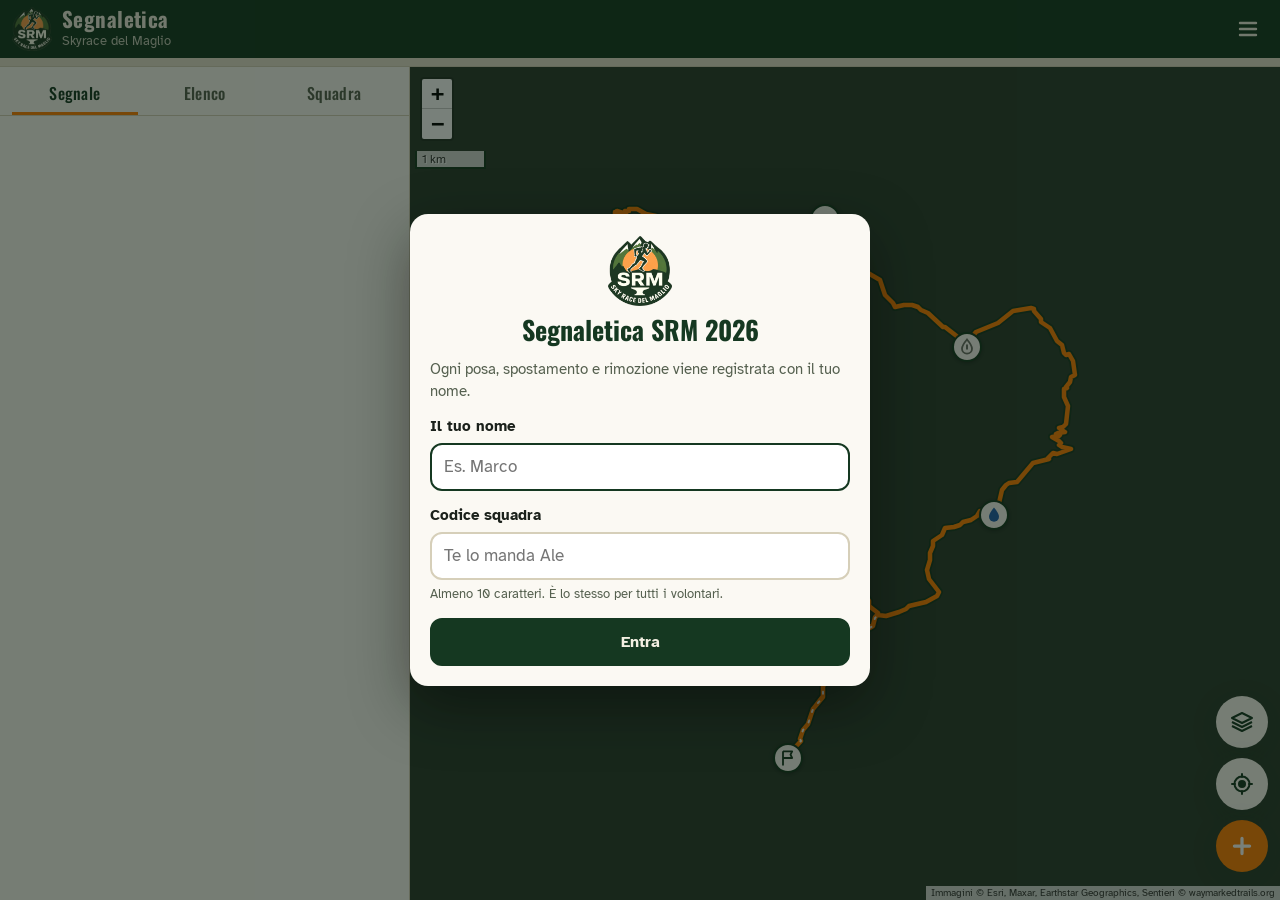
==== commit a3290f25: "Numero del paletto separato dall'identificativo e rinumerazione per km Il numero mostrato (campo num" ====
--- a/index.html
+++ b/index.html
@@ -114,6 +114,7 @@
       <button type="button" class="btn" id="btnGpx">Scarica i segnali (GPX per orologio o GPS)</button>
       <button type="button" class="btn" id="btnCsv">Scarica l'inventario (CSV)</button>
       <button type="button" class="btn" id="btnGuida">Come si usa</button>
+      <button type="button" class="btn" id="btnRinumera">Rinumera in ordine di chilometro</button>
       <button type="button" class="btn" id="btnCambiaNome">Cambia nome o squadra</button>
     </div>
     <p class="dlg-nota" id="menuInfo"></p>
@@ -173,6 +174,18 @@
   </form>
 </dialog>
 
+<!-- Rinumerazione -->
+<dialog id="dlgRinumera" class="dlg">
+  <form method="dialog">
+    <h2>Rinumera i paletti</h2>
+    <div id="rinumeraCorpo"></div>
+    <div class="riga-btn">
+      <button class="btn" value="annulla" formnovalidate>Annulla</button>
+      <button class="btn btn-primario" value="ok" id="rinumeraOk">Rinumera</button>
+    </div>
+  </form>
+</dialog>
+
 <!-- Guida -->
 <dialog id="dlgGuida" class="dlg">
   <form method="dialog">
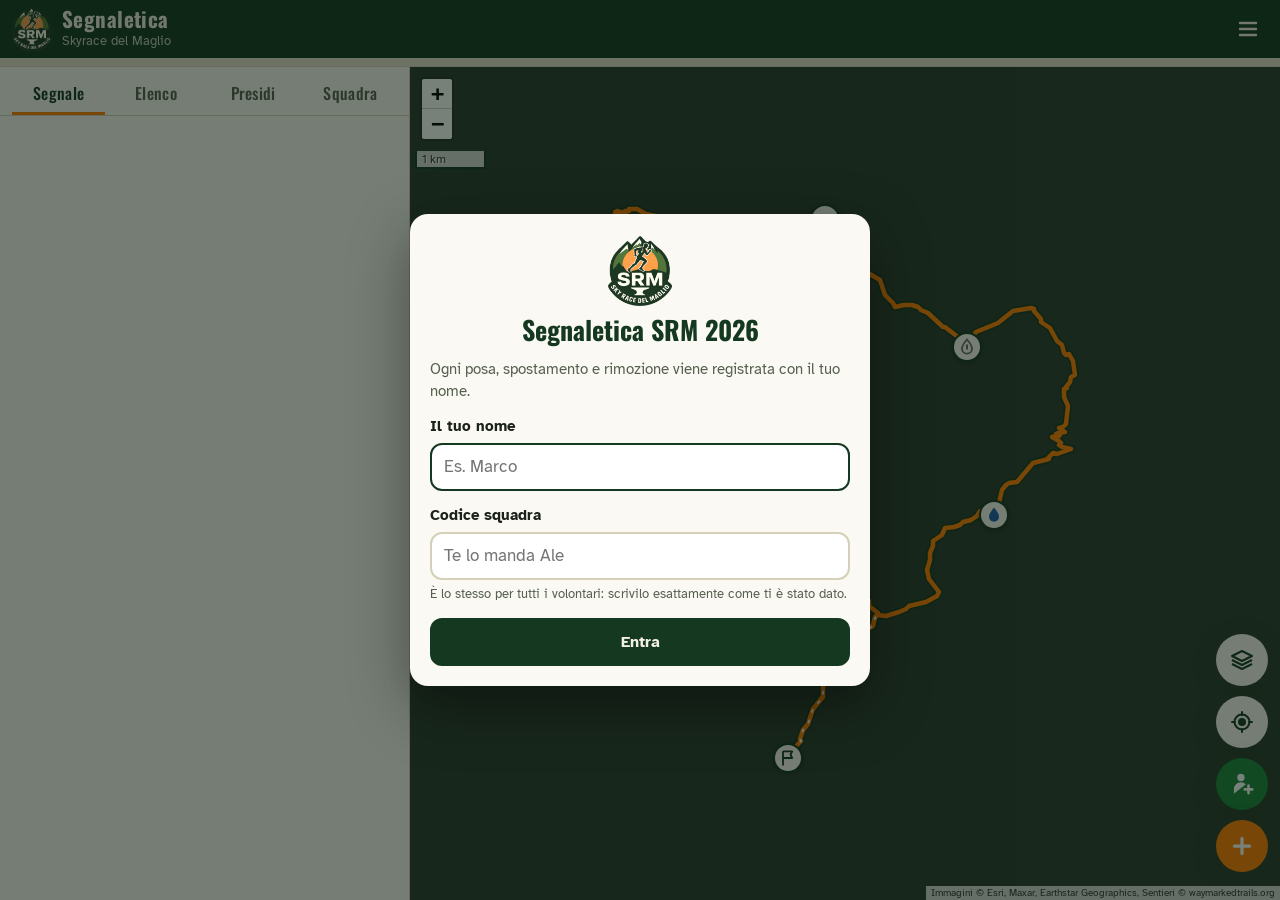
==== commit b2a67a19: "Presidi lungo il percorso (omino verde), codici squadra corti, protezione dai codici sbagliati - pre" ====
--- a/index.html
+++ b/index.html
@@ -6,6 +6,7 @@
 <title>Segnaletica SRM 2026</title>
 <meta name="description" content="Posa, verifica e rimozione della segnaletica temporanea della Skyrace del Maglio 2026">
 <meta name="theme-color" content="#153821">
+<meta name="robots" content="noindex, nofollow">
 <link rel="manifest" href="manifest.webmanifest">
 <link rel="icon" type="image/png" href="img/favicon.png">
 <link rel="apple-touch-icon" href="img/icon-192.png">
@@ -29,7 +30,7 @@
 </header>
 <div class="sync" id="sync" role="status"></div>
 
-<main class="layout">
+<main class="layout" data-pannello="basso">
   <div id="mappa" aria-label="Mappa del percorso con i segnali"></div>
   <div class="mirino" id="mirino" hidden aria-hidden="true"></div>
 
@@ -39,6 +40,9 @@
     </button>
     <button class="btn-mappa" id="btnPosizione" aria-label="Centra sulla mia posizione">
       <svg viewBox="0 0 24 24" width="24" height="24"><circle cx="12" cy="12" r="4" fill="currentColor"/><path d="M12 2v3M12 19v3M2 12h3M19 12h3" stroke="currentColor" stroke-width="2" stroke-linecap="round"/><circle cx="12" cy="12" r="7.5" fill="none" stroke="currentColor" stroke-width="2"/></svg>
+    </button>
+    <button class="btn-mappa btn-presidio" id="btnPresidio" aria-label="Aggiungi un presidio" title="Aggiungi un presidio">
+      <svg viewBox="0 0 24 24" width="26" height="26" aria-hidden="true"><circle cx="11" cy="6" r="3.4" fill="currentColor"/><path d="M4.5 21v-4.2A6.5 6.5 0 0 1 11 10.3a6.5 6.5 0 0 1 4.6 1.9" fill="currentColor"/><path d="M18 13.5v7M14.5 17h7" stroke="currentColor" stroke-width="2.4" stroke-linecap="round"/></svg>
     </button>
     <button class="btn-mappa btn-aggiungi" id="btnAggiungi" aria-label="Aggiungi un segnale">
       <svg viewBox="0 0 24 24" width="26" height="26"><path d="M12 5v14M5 12h14" stroke="currentColor" stroke-width="3" stroke-linecap="round"/></svg>
@@ -50,11 +54,13 @@
     <nav class="schede" role="tablist">
       <button role="tab" data-scheda="segnale" aria-selected="true">Segnale</button>
       <button role="tab" data-scheda="elenco" aria-selected="false">Elenco</button>
+      <button role="tab" data-scheda="presidi" aria-selected="false">Presidi</button>
       <button role="tab" data-scheda="squadra" aria-selected="false">Squadra</button>
     </nav>
     <div class="pannello-corpo">
       <section class="scheda" id="scheda-segnale" role="tabpanel"></section>
       <section class="scheda" id="scheda-elenco" role="tabpanel" hidden></section>
+      <section class="scheda" id="scheda-presidi" role="tabpanel" hidden></section>
       <section class="scheda" id="scheda-squadra" role="tabpanel" hidden></section>
     </div>
   </aside>
@@ -66,12 +72,13 @@
     <img src="img/logo-srm.png" alt="" width="64" height="70" class="dlg-logo">
     <h2>Segnaletica SRM 2026</h2>
     <p class="dlg-testo" id="accessoTesto">Ogni posa, spostamento e rimozione viene registrata con il tuo nome.</p>
+    <p class="gps-stato debole" id="accessoAvviso" hidden></p>
     <label class="campo">Il tuo nome
       <input name="nome" id="inNome" autocomplete="given-name" required maxlength="30" placeholder="Es. Marco">
     </label>
     <label class="campo" id="campoSquadra">Codice squadra
-      <input name="squadra" id="inSquadra" autocomplete="off" autocapitalize="characters" minlength="10" maxlength="40" placeholder="Te lo manda Ale">
-      <small>Almeno 10 caratteri. È lo stesso per tutti i volontari.</small>
+      <input name="squadra" id="inSquadra" autocomplete="off" autocapitalize="characters" minlength="4" maxlength="40" placeholder="Te lo manda Ale">
+      <small>È lo stesso per tutti i volontari: scrivilo esattamente come ti è stato dato.</small>
     </label>
     <button class="btn btn-primario" value="ok">Entra</button>
   </form>
@@ -89,10 +96,12 @@
     </fieldset>
     <fieldset class="gruppo">
       <legend>Sovrapposizioni</legend>
-      <label class="opzione"><input type="checkbox" name="ov" value="cai" checked> Sentieri segnati (CAI e rete escursionistica)</label>
-      <label class="opzione"><input type="checkbox" name="ov" value="osm"> Sentieri e bivi da OpenStreetMap</label>
+      <p class="dlg-nota">Il percorso di gara è l'unica linea arancione.</p>
+      <label class="opzione"><input type="checkbox" name="ov" value="cai" checked> Sentieri segnati, in rosso scuro (CAI, E1 e altri itinerari)</label>
+      <label class="opzione"><input type="checkbox" name="ov" value="osm"> Sentieri e bivi da OpenStreetMap (azzurri, bivi gialli)</label>
       <label class="opzione"><input type="checkbox" name="ov" value="svolte" checked> Svolte della traccia GPX</label>
       <label class="opzione"><input type="checkbox" name="ov" value="poi" checked> Ristori, cancelli e punti acqua</label>
+      <label class="opzione"><input type="checkbox" name="ov" value="presidi" checked> Presidi (omini verdi)</label>
       <label class="opzione"><input type="checkbox" name="ov" value="squadra" checked> Volontari sul percorso</label>
     </fieldset>
     <div class="gruppo">
@@ -147,8 +156,13 @@
 <!-- Nuovo segnale -->
 <dialog id="dlgNuovo" class="dlg">
   <form method="dialog" id="formNuovo">
-    <h2>Nuovo segnale <span id="nuovoId"></span></h2>
-    <p class="dlg-testo">Scegli dove metterlo e il senso della freccia. Il numero è il prossimo libero: scrivilo sul paletto.</p>
+    <h2>Nuovo segnale</h2>
+    <p class="dlg-testo">Scegli dove metterlo, il numero e il senso della freccia.</p>
+    <label class="campo">Numero da scrivere sul paletto
+      <span class="num-campo"><b>S</b><input id="nuovoNum" autocomplete="off" autocapitalize="characters" spellcheck="false" maxlength="6" placeholder="16A"></span>
+      <small>Tra due paletti esistenti propone il numero del precedente con una lettera (16A, 16B); in fondo, il prossimo numero libero. Puoi cambiarlo.</small>
+    </label>
+    <p class="gps-stato debole" id="nuovoNumErr" hidden></p>
     <fieldset class="gruppo">
       <legend>Posizione</legend>
       <label class="opzione"><input type="radio" name="dove" value="gps" checked> La mia posizione GPS</label>
@@ -169,7 +183,79 @@
     <p class="dlg-nota" id="nuovoInfo"></p>
     <div class="riga-btn">
       <button class="btn" value="annulla" formnovalidate>Annulla</button>
-      <button class="btn btn-primario" value="ok">Aggiungi</button>
+      <button class="btn btn-primario" value="ok" id="nuovoOk">Aggiungi</button>
+    </div>
+  </form>
+</dialog>
+
+<!-- Presidio: nuovo o modifica -->
+<dialog id="dlgPresidio" class="dlg dlg-largo">
+  <form method="dialog" id="formPresidio">
+    <h2 id="presidioTitolo">Nuovo presidio</h2>
+    <label class="campo">Nome del presidio
+      <input id="prNome" maxlength="80" autocomplete="off" placeholder="Es. Ristoro Fonte Canale, Bivio km 14">
+    </label>
+    <label class="campo">Funzione
+      <input id="prFunzione" maxlength="80" autocomplete="off" list="prFunzioni" placeholder="Es. Ristoro, Soccorso, Controllo passaggio">
+      <datalist id="prFunzioni">
+        <option value="Ristoro"><option value="Soccorso sanitario"><option value="Controllo passaggio"><option value="Cancello orario">
+        <option value="Incrocio con strada"><option value="Radio e comunicazioni"><option value="Chiusura gara (scopa)"><option value="Parcheggio"><option value="Partenza e arrivo">
+      </datalist>
+    </label>
+    <fieldset class="gruppo">
+      <legend>Persone presenti</legend>
+      <div id="prPersone" class="persone"></div>
+      <button type="button" class="btn btn-piccolo" id="prAggiungiPersona">+ Aggiungi persona</button>
+    </fieldset>
+    <label class="campo">Note
+      <textarea id="prNote" class="nota" maxlength="600" placeholder="Es. tenda gialla vicino al fontanile, raggiungibile dalla strada bianca"></textarea>
+    </label>
+    <fieldset class="gruppo">
+      <legend>Posizione</legend>
+      <label class="opzione" id="prDoveResta"><input type="radio" name="prDove" value="resta"> Lascialo dov'è</label>
+      <label class="opzione"><input type="radio" name="prDove" value="gps"> La mia posizione GPS</label>
+      <label class="opzione"><input type="radio" name="prDove" value="centro"> Il centro della mappa (mirino)</label>
+      <label class="opzione"><input type="radio" name="prDove" value="coord"> Coordinate precise</label>
+      <input id="prCoord" class="campo-input" autocomplete="off" autocapitalize="off" spellcheck="false" placeholder="42.139664, 13.412430 oppure 42°08'22.8&quot;N 13°24'44.7&quot;E" hidden>
+      <p class="dlg-nota" id="prDoveInfo"></p>
+    </fieldset>
+    <p class="gps-stato debole" id="prErrore" hidden></p>
+    <div class="riga-btn">
+      <button class="btn" value="annulla" formnovalidate>Annulla</button>
+      <button class="btn btn-primario" value="ok" id="prOk">Salva</button>
+    </div>
+  </form>
+</dialog>
+
+<!-- Spostamento su coordinate -->
+<dialog id="dlgCoord" class="dlg">
+  <form method="dialog">
+    <h2>Sposta <span id="coordNum"></span> su coordinate</h2>
+    <p class="dlg-nota">Ora è a <span id="coordAttuali"></span>.</p>
+    <label class="campo">Nuove coordinate
+      <input id="coordTesto" autocomplete="off" autocapitalize="off" spellcheck="false" placeholder="42.139664, 13.412430">
+      <small>Scrivile o incollale da Google Maps, dal GPS o da un messaggio: 42.139664, 13.412430 · 42°08'22.8"N 13°24'44.7"E · link di Google Maps.</small>
+    </label>
+    <div id="coordEsito"></div>
+    <div class="riga-btn">
+      <button class="btn" value="annulla" formnovalidate>Annulla</button>
+      <button class="btn btn-primario" value="ok" id="coordOk">Sposta qui</button>
+    </div>
+  </form>
+</dialog>
+
+<!-- Cambio del numero di un paletto -->
+<dialog id="dlgNumero" class="dlg">
+  <form method="dialog">
+    <h2>Cambia numero a <span id="numeroVecchio"></span></h2>
+    <label class="campo">Nuovo numero
+      <span class="num-campo"><b>S</b><input id="numeroNuovo" autocomplete="off" autocapitalize="characters" spellcheck="false" maxlength="6" placeholder="16A"></span>
+      <small>Numero, con una lettera se serve: 16, 16A, 16B. La «S» si aggiunge da sola.</small>
+    </label>
+    <div id="numeroAvvisi"></div>
+    <div class="riga-btn">
+      <button class="btn" value="annulla" formnovalidate>Annulla</button>
+      <button class="btn btn-primario" value="ok" id="numeroOk">Cambia numero</button>
     </div>
   </form>
 </dialog>
--- a/css/app.css
+++ b/css/app.css
@@ -7,6 +7,7 @@
   --sole: #ff8102;
   --rosso: #c62828;
   --verde: #3e6b2a;
+  --presidio: #18853b;
   --blu: #1f5fad;
   --ambra: #b7791f;
   --pietra: #6b6f67;
@@ -24,6 +25,9 @@
 
 * { box-sizing: border-box; }
 html, body { height: 100%; margin: 0; }
+html { background: #153821; }
+/* iPhone: 100dvh è l'altezza davvero visibile, senza la parte coperta dalle barre di Safari */
+body { height: 100vh; height: 100dvh; }
 body {
   display: flex; flex-direction: column;
   font-family: var(--font-testo);
@@ -82,6 +86,7 @@
 }
 .btn-mappa.attivo { background: var(--bosco); color: var(--avorio); }
 .btn-aggiungi { background: var(--sole); color: #fff; }
+.btn-presidio { background: var(--presidio); color: #fff; }
 
 /* ---------- Pannello ---------- */
 .pannello {
@@ -97,29 +102,36 @@
 }
 .schede button[aria-selected="true"] { color: var(--bosco); border-bottom-color: var(--sole); }
 .schede .conta { font: 700 12px/1 var(--font-testo); background: var(--ambra); color: #fff; border-radius: 10px; padding: 2px 6px; margin-left: 4px; vertical-align: 2px; }
-.pannello-corpo { overflow-y: auto; flex: 1; overscroll-behavior: contain; padding: 14px 16px calc(24px + var(--sicuro-basso)); }
+.pannello-corpo { overflow-y: auto; flex: 1; min-height: 0; overscroll-behavior: contain; padding: 14px 16px calc(24px + var(--sicuro-basso)); }
 
 @media (min-width: 900px) {
-  .layout { display: grid; grid-template-columns: 410px 1fr; }
+  /* la riga della griglia è alta quanto la finestra: il pannello non si allunga col contenuto, scorre al suo interno */
+  .layout { display: grid; grid-template-columns: 410px 1fr; grid-template-rows: minmax(0, 1fr); }
   #mappa { position: relative; grid-column: 2; inset: auto; height: 100%; }
-  .pannello { position: relative; grid-column: 1; grid-row: 1; height: 100%; border-right: 1px solid var(--linea); }
+  .pannello { position: relative; grid-column: 1; grid-row: 1; height: 100%; min-height: 0; border-right: 1px solid var(--linea); }
   .comandi-mappa { bottom: 28px; }
   .mirino { left: calc(410px + (100% - 410px) / 2); }
 }
 @media (max-width: 899px) {
+  :root { --apri-chiuso: 70px; --apri-basso: 212px; }
   .pannello {
     left: 0; right: 0; bottom: 0; border-radius: 18px 18px 0 0; box-shadow: 0 -6px 26px rgba(0,0,0,.28); z-index: 1100;
-    height: 72%; transition: transform .28s ease;
+    height: 80%; transition: transform .3s cubic-bezier(.2, .8, .2, 1); will-change: transform;
   }
-  .pannello[data-altezza="basso"] { transform: translateY(calc(100% - 212px - var(--sicuro-basso))); }
+  .pannello[data-altezza="chiuso"] { transform: translateY(calc(100% - var(--apri-chiuso) - var(--sicuro-basso))); }
+  .pannello[data-altezza="basso"] { transform: translateY(calc(100% - var(--apri-basso) - var(--sicuro-basso))); }
   .pannello[data-altezza="alto"] { transform: translateY(0); }
-  .maniglia { display: block; border: 0; background: none; padding: 9px 0 3px; cursor: pointer; flex: none; }
+  .pannello.trascina { transition: none; }
+  .maniglia { display: block; width: 100%; border: 0; background: none; padding: 10px 0 7px; cursor: grab; flex: none; touch-action: none; }
   .maniglia span { display: block; width: 46px; height: 5px; border-radius: 3px; background: var(--linea); margin: 0 auto; }
-  .schede { padding-top: 0; }
-  .comandi-mappa { bottom: calc(232px + var(--sicuro-basso)); }
-  .leaflet-bottom { bottom: calc(212px + var(--sicuro-basso)); }
-}
-@media (prefers-reduced-motion: reduce) { .pannello { transition: none; } }
+  .schede { padding-top: 0; touch-action: none; }
+  .pannello-corpo { padding-bottom: calc(40px + var(--sicuro-basso)); }
+  .comandi-mappa { bottom: calc(var(--apri-basso) + 20px + var(--sicuro-basso)); transition: bottom .3s cubic-bezier(.2, .8, .2, 1); }
+  .leaflet-bottom { bottom: calc(var(--apri-basso) + var(--sicuro-basso)); }
+  .layout[data-pannello="chiuso"] .comandi-mappa { bottom: calc(var(--apri-chiuso) + 20px + var(--sicuro-basso)); }
+  .layout[data-pannello="chiuso"] .leaflet-bottom { bottom: calc(var(--apri-chiuso) + var(--sicuro-basso)); }
+}
+@media (prefers-reduced-motion: reduce) { .pannello, .comandi-mappa { transition: none; } }
 
 /* ---------- Componenti ---------- */
 .btn {
@@ -154,6 +166,13 @@
 /* Scheda segnale */
 .seg-testa { display: flex; align-items: center; gap: 12px; margin-bottom: 12px; }
 .seg-num { font: 700 42px/0.9 var(--font-titolo); color: var(--bosco); letter-spacing: -.01em; flex: none; }
+button.seg-num { background: none; border: 0; padding: 4px 2px; margin: -4px -2px; border-radius: 10px; cursor: pointer; display: flex; align-items: flex-start; gap: 3px; }
+button.seg-num:hover, button.seg-num:focus-visible { background: var(--avorio); outline: none; }
+.seg-num .matita { width: 16px; height: 16px; color: var(--tenue); margin-top: 1px; }
+.num-campo { display: flex; align-items: center; min-height: 48px; border: 2px solid var(--linea); border-radius: 12px; background: #fff; padding-left: 12px; }
+.num-campo:focus-within { border-color: var(--bosco); }
+.num-campo b { font: 700 22px/1 var(--font-titolo); color: var(--tenue); }
+.campo .num-campo input { flex: 1; min-width: 0; min-height: 44px; border: 0; background: transparent; padding: 6px 8px 6px 1px; font: 700 22px/1 var(--font-titolo); text-transform: uppercase; }
 .seg-info { flex: 1; min-width: 0; display: grid; gap: 2px; justify-items: start; }
 .seg-info .km { font: 500 18px/1.1 var(--font-titolo); white-space: nowrap; }
 .seg-info .det { font-size: 13.5px; color: var(--tenue); white-space: nowrap; overflow: hidden; text-overflow: ellipsis; max-width: 100%; }
@@ -215,6 +234,51 @@
 .scadenza b { font: 700 20px/1.1 var(--font-titolo); display: block; }
 
 /* ---------- Marcatori mappa ---------- */
+/* Presidi: omino verde */
+.mk-presidio { background: none; border: 0; }
+.mp { position: relative; width: 40px; height: 40px; }
+.mp .omino { position: absolute; inset: 3px; border-radius: 50%; background: var(--presidio); color: #fff; border: 2.5px solid #fff; box-shadow: 0 2px 6px rgba(0,0,0,.45); display: grid; place-items: center; transition: transform .15s; }
+.mp .tag { position: absolute; left: 50%; top: calc(100% - 3px); transform: translateX(-50%); font: 700 12.5px/1 var(--font-titolo); color: #fff; background: var(--presidio);
+  padding: 3px 6px; border-radius: 6px; border: 1.5px solid #fff; white-space: nowrap; max-width: 170px; overflow: hidden; text-overflow: ellipsis; box-shadow: 0 1px 3px rgba(0,0,0,.45); }
+.mp.sel .omino { outline: 3px solid var(--sole); outline-offset: 2px; }
+.mp.trascina .omino { transform: scale(1.18); cursor: grab; }
+.z-lontano .mp:not(.sel) .tag { display: none; }
+.z-lontano .mp:not(.sel) { transform: scale(.8); }
+
+.btn-verde { background: var(--presidio); border-color: var(--presidio); color: #fff; }
+.btn-verde:hover { background: #136e30; }
+.schede .conta.conta-verde { background: var(--presidio); }
+.presidi-testa { display: grid; gap: 10px; margin-bottom: 12px; }
+.presidi-testa .riga { display: flex; flex-wrap: wrap; gap: 8px; }
+.presidi { list-style: none; margin: 0; padding: 0; display: grid; gap: 10px; }
+.presidio-card { background: var(--avorio); border-radius: var(--raggio); padding: 4px 12px 8px; }
+.pc-testa { width: 100%; display: grid; grid-template-columns: 34px 1fr auto; gap: 10px; align-items: center; background: none; border: 0; padding: 8px 0; text-align: left; cursor: pointer; }
+.omino, .pr-icona { width: 34px; height: 34px; border-radius: 50%; background: var(--presidio); color: #fff; display: grid; place-items: center; flex: none; }
+.pc-titolo b { display: block; font: 700 16.5px/1.2 var(--font-titolo); color: var(--bosco); }
+.pc-titolo small { color: var(--tenue); font-size: 13.5px; }
+.pc-vai { font-size: 26px; color: var(--tenue); line-height: 1; }
+.pc-vuoto { padding: 0 0 4px 44px; }
+.persone-lista { list-style: none; margin: 0; padding: 0; }
+.persona { display: flex; align-items: center; justify-content: space-between; gap: 10px; padding: 7px 0; border-top: 1px dashed var(--linea); }
+.persona .pe-nome { min-width: 0; }
+.persona .pe-nome b { display: block; font-size: 15px; }
+.persona .pe-nome small { color: var(--tenue); font-size: 13.5px; }
+.btn-chiama { display: inline-flex; align-items: center; gap: 6px; color: var(--presidio); border-color: var(--presidio); white-space: nowrap; text-decoration: none; font-variant-numeric: tabular-nums; }
+.pr-icona { width: 46px; height: 46px; }
+.pr-icona svg { width: 28px; height: 28px; }
+.seg-info .pr-nome { white-space: normal; font-weight: 700; }
+.pr-note { white-space: pre-line; }
+.dlg-largo { width: min(560px, calc(100vw - 24px)); }
+.persone { display: grid; gap: 0; }
+.persona-riga { display: grid; grid-template-columns: 1fr 1fr 40px; gap: 6px; padding: 8px 0; border-bottom: 1px dashed var(--linea); }
+.persona-riga .pn { grid-column: 1 / 3; }
+.persona-riga .btn-togli { grid-column: 3; grid-row: 1; }
+.persona-riga input, .campo-input { min-width: 0; min-height: 44px; border: 2px solid var(--linea); border-radius: 10px; padding: 6px 10px; background: #fff; font: inherit; font-size: 16px; }
+.persona-riga input:focus, .campo-input:focus { border-color: var(--bosco); outline: none; }
+.btn-togli { border: 0; background: none; font-size: 26px; line-height: 1; color: var(--tenue); cursor: pointer; border-radius: 10px; }
+.btn-togli:hover { background: rgba(21,56,33,.06); color: var(--rosso); }
+#prNote { min-height: 70px; }
+
 .mk-segnale { background: none; border: 0; }
 .mk { position: relative; width: 64px; height: 64px; }
 .mk .freccia-mappa { position: absolute; left: 50%; top: 50%; transform: translate(-50%, -50%); filter: drop-shadow(0 1px 2px rgba(0,0,0,.5)); }
@@ -254,6 +318,8 @@
 .mk-bivio div { width: 14px; height: 14px; transform: rotate(45deg); background: #ffd54f; border: 2px solid var(--bosco); }
 
 .leaflet-container { font-family: var(--font-testo); }
+/* l'arancione è riservato al percorso: i sentieri segnati sono ricolorati in rosso scuro in app.js, le mappe di base perdono gli arancioni accesi */
+.tile-attenuata { filter: saturate(.55); }
 .leaflet-tooltip.tip { font: 700 13px/1.2 var(--font-testo); border-radius: 8px; border: 0; box-shadow: var(--ombra); padding: 5px 8px; }
 .leaflet-control-attribution { font-size: 10px; }
 .leaflet-control-scale-line { border-color: var(--bosco); }
@@ -294,7 +360,10 @@
   .btn { border-color: var(--avorio); color: var(--inchiostro); }
   .btn-primario { background: var(--sole); border-color: var(--sole); color: #1b1200; }
   .seg-num, .righe .n, .vuoto h2, .dlg h2, .dlg h3, .blocco h3, .gruppo legend, .schede button[aria-selected="true"] { color: #f3efe2; }
-  .campo input, textarea.nota { background: #101812; }
+  .campo input, textarea.nota, .num-campo, .persona-riga input, .campo-input { background: #101812; }
+  .pc-titolo b { color: #f3efe2; }
+  .btn-chiama { color: #7fd99b; border-color: #7fd99b; }
+  .campo .num-campo input { background: transparent; }
   .sync { background: #2a3a2e; color: #ece8dc; }
   .sync.offline { background: #4a3a15; } .sync.prova { background: #4a2020; }
   .freccia-card .proposta, .sposta-guida, .gps-stato.debole { background: #4a3a15; }
